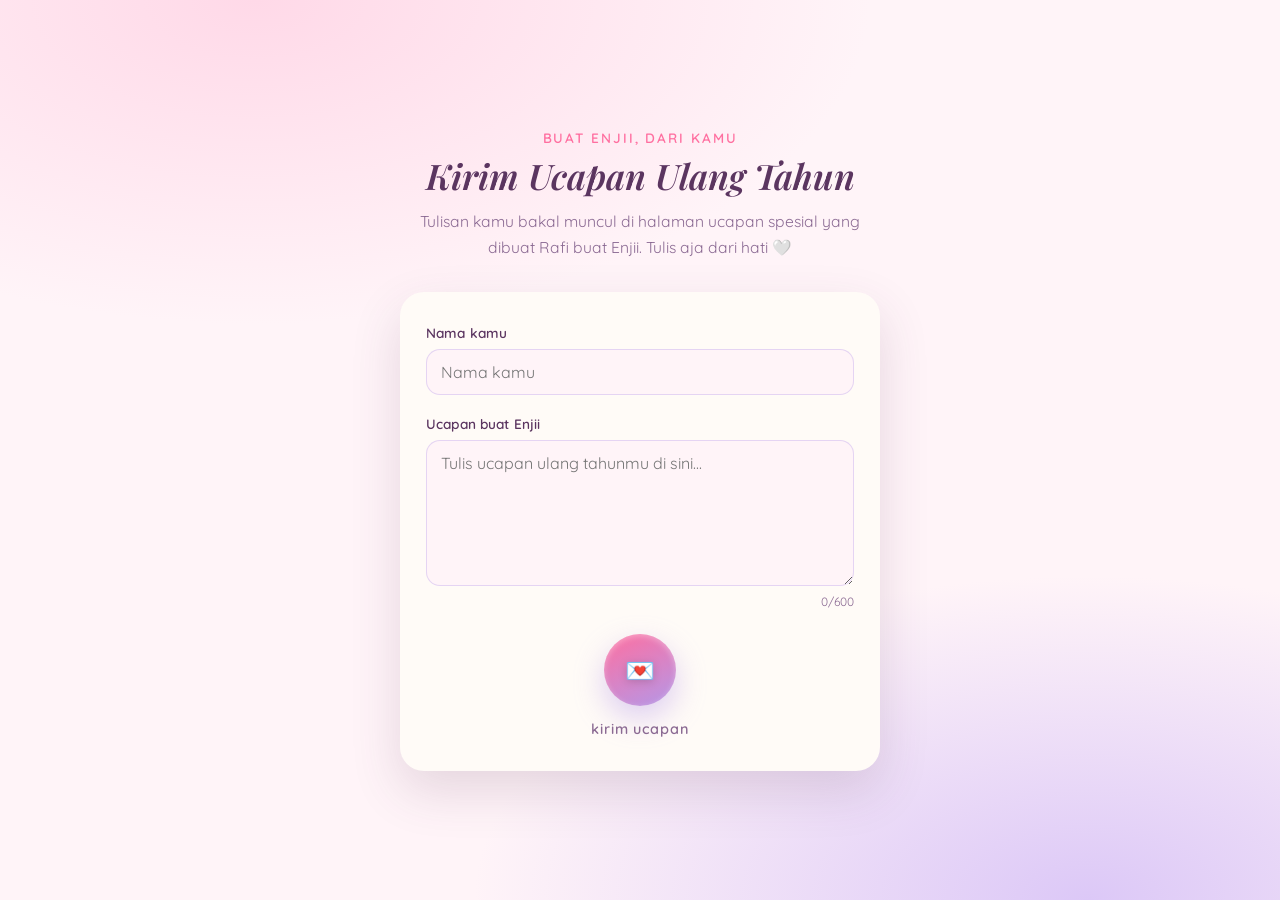
==== form.html @ 71da749b "done" ====
<!DOCTYPE html>
<html lang="id">
<head>
<meta charset="UTF-8">
<meta name="viewport" content="width=device-width, initial-scale=1.0">
<title>Kirim Ucapan untuk Enjii 🤍</title>
<meta name="description" content="Kirim ucapan ulang tahun untuk Enjii.">

<link rel="preconnect" href="https://fonts.googleapis.com">
<link rel="preconnect" href="https://fonts.gstatic.com" crossorigin>
<link href="https://fonts.googleapis.com/css2?family=Dancing+Script:wght@500;700&family=Playfair+Display:ital,wght@0,600;1,500;1,600&family=Quicksand:wght@400;500;600;700&display=swap" rel="stylesheet">

<link rel="stylesheet" href="style.css">
</head>
<body class="submit-page-body">

<!-- Ambient floating hearts, same as main site -->
<div class="floating-hearts" id="floating-hearts" aria-hidden="true"></div>

<main class="submit-main">
  <div class="scene-inner submit-inner">

    <p class="eyebrow">buat Enjii, dari kamu</p>
    <h1 class="section-title">Kirim Ucapan Ulang Tahun</h1>
    <p class="submit-sub">Tulisan kamu bakal muncul di halaman ucapan spesial yang dibuat Rafi buat Enjii. Tulis aja dari hati 🤍</p>

    <form id="submit-form" class="submit-form">
      <label class="form-field">
        <span class="form-label">Nama kamu</span>
        <input type="text" id="field-nama" name="nama" placeholder="Nama kamu" maxlength="60" required>
      </label>

      <label class="form-field">
        <span class="form-label">Ucapan buat Enjii</span>
        <textarea id="field-pesan" name="pesan" rows="6" placeholder="Tulis ucapan ulang tahunmu di sini..." maxlength="600" required></textarea>
        <span class="char-count"><span id="char-count-num">0</span>/600</span>
      </label>

      <button type="submit" id="submit-btn" class="seal-button small submit-btn">
        <span class="seal-circle">
          <span class="seal-heart">💌</span>
        </span>
        <span class="seal-label" id="submit-btn-label">kirim ucapan</span>
      </button>
    </form>

    <div id="submit-success" class="submit-state hidden">
      <p class="submit-state-title">Ucapan kamu udah terkirim 🎉</p>
      <p class="submit-state-text">Makasih udah luangin waktu buat nulis ini. Enjii bakal baca ucapanmu di hari spesialnya.</p>
      <button id="send-another" class="ghost-button">kirim ucapan lagi</button>
    </div>

    <div id="submit-error" class="submit-state hidden">
      <p class="submit-state-title">Waduh, gagal terkirim</p>
      <p class="submit-state-text">Coba periksa koneksi internetmu, lalu kirim ulang ya.</p>
      <button id="try-again" class="ghost-button">coba lagi</button>
    </div>

  </div>
</main>

<script src="kirim-ucapan.js"></script>
</body>
</html>
---- style.css ----
/* ============================================
   TOKENS
   ============================================ */
:root {
  --bg-cream:      #FFF4F8;
  --blush:         #FFD9E8;
  --lavender:      #DCC8F7;
  --lavender-deep: #B497E8;
  --plum:          #5B3560;
  --plum-soft:     #8B6A93;
  --hotpink:       #FF6FA0;
  --gold:          #F3D9A4;
  --paper:         #FFFBF7;

  --font-display: 'Dancing Script', cursive;
  --font-serif:   'Playfair Display', serif;
  --font-body:    'Quicksand', sans-serif;

  --ease: cubic-bezier(0.22, 1, 0.36, 1);
}

* { box-sizing: border-box; }

button,
.falling-heart,
.seal-button,
.seal-circle,
.music-toggle,
.ghost-button,
.hud-pill,
.game-area,
.eyebrow,
.display-title,
.section-title {
  -webkit-user-select: none;
  -moz-user-select: none;
  -ms-user-select: none;
  user-select: none;
  -webkit-touch-callout: none;
  -webkit-tap-highlight-color: transparent;
}

html, body {
  margin: 0;
  padding: 0;
  min-height: 100%;
}

body {
  font-family: var(--font-body);
  color: var(--plum);
  background:
    radial-gradient(ellipse 80% 60% at 20% 0%, var(--blush) 0%, transparent 60%),
    radial-gradient(ellipse 80% 60% at 85% 100%, var(--lavender) 0%, transparent 60%),
    var(--bg-cream);
  min-height: 100vh;
  overflow-x: hidden;
  -webkit-font-smoothing: antialiased;
}

main { position: relative; z-index: 1; }

button {
  font-family: inherit;
  cursor: pointer;
  border: none;
  background: none;
}

button:focus-visible,
a:focus-visible {
  outline: 3px solid var(--lavender-deep);
  outline-offset: 3px;
  border-radius: 8px;
}

/* ============================================
   AMBIENT FLOATING HEARTS
   ============================================ */
.floating-hearts {
  position: fixed;
  inset: 0;
  pointer-events: none;
  overflow: hidden;
  z-index: 0;
}

.amb-heart {
  position: absolute;
  bottom: -10%;
  font-size: 1.4rem;
  opacity: 0.35;
  color: var(--lavender-deep);
  animation: rise linear infinite;
  will-change: transform;
}

@keyframes rise {
  0%   { transform: translateY(0) translateX(0) rotate(0deg); opacity: 0; }
  10%  { opacity: 0.4; }
  90%  { opacity: 0.35; }
  100% { transform: translateY(-110vh) translateX(var(--drift, 20px)) rotate(20deg); opacity: 0; }
}

/* ============================================
   MUSIC TOGGLE
   ============================================ */
.music-toggle {
  position: fixed;
  top: 20px;
  right: 20px;
  z-index: 50;
  width: 44px;
  height: 44px;
  border-radius: 50%;
  background: rgba(255,255,255,0.75);
  backdrop-filter: blur(6px);
  box-shadow: 0 4px 16px rgba(91, 53, 96, 0.15);
  display: flex;
  align-items: center;
  justify-content: center;
  color: var(--hotpink);
  font-size: 1.2rem;
  transition: transform 0.3s var(--ease);
}
.music-toggle:hover { transform: scale(1.08); }
.music-toggle.is-muted { color: var(--plum-soft); opacity: 0.6; }
.music-toggle.is-playing #music-icon { animation: pulse 1.2s ease-in-out infinite; }

@keyframes pulse {
  0%, 100% { transform: scale(1); }
  50% { transform: scale(1.2); }
}

/* ============================================
   SCENES — shared
   ============================================ */
.scene {
  min-height: 100vh;
  width: 100%;
  display: none;
  align-items: center;
  justify-content: center;
  padding: 32px 20px;
  position: relative;
}
.scene.is-active {
  display: flex;
  animation: scene-in 0.9s var(--ease);
}

@keyframes scene-in {
  from { opacity: 0; transform: translateY(18px) scale(0.98); }
  to   { opacity: 1; transform: translateY(0) scale(1); }
}

.scene-inner {
  width: 100%;
  max-width: 640px;
  text-align: center;
}

.eyebrow {
  font-size: 0.85rem;
  letter-spacing: 0.14em;
  text-transform: uppercase;
  color: var(--hotpink);
  font-weight: 600;
  margin: 0 0 6px;
}

.section-title {
  font-family: var(--font-serif);
  font-style: italic;
  font-weight: 600;
  font-size: clamp(1.6rem, 5vw, 2.2rem);
  color: var(--plum);
  margin: 0 0 10px;
}

/* ============================================
   SCENE 1 — GIFT
   ============================================ */
.gift-inner { padding-top: 6vh; }

.display-title {
  font-family: var(--font-display);
  font-weight: 700;
  font-size: clamp(4rem, 16vw, 7rem);
  line-height: 1;
  margin: 0;
  color: var(--hotpink);
  text-shadow: 0 6px 24px rgba(255, 111, 160, 0.25);
}

.subtitle {
  font-size: 1.05rem;
  color: var(--plum-soft);
  margin: 10px 0 48px;
}

.seal-button {
  display: inline-flex;
  flex-direction: column;
  align-items: center;
  gap: 14px;
  transition: transform 0.35s var(--ease);
}
.seal-button:hover { transform: translateY(-4px); }
.seal-button:active { transform: translateY(0) scale(0.97); }

.seal-circle {
  width: 116px;
  height: 116px;
  border-radius: 50%;
  background: linear-gradient(155deg, var(--hotpink), var(--lavender-deep));
  display: flex;
  align-items: center;
  justify-content: center;
  box-shadow:
    0 12px 30px rgba(180, 151, 232, 0.45),
    inset 0 2px 6px rgba(255,255,255,0.35);
  animation: breathe 3.2s ease-in-out infinite;
}

@keyframes breathe {
  0%, 100% { transform: scale(1); }
  50% { transform: scale(1.05); }
}

.seal-heart { font-size: 2.4rem; filter: drop-shadow(0 2px 4px rgba(0,0,0,0.15)); }

.seal-label {
  font-size: 0.9rem;
  letter-spacing: 0.06em;
  color: var(--plum-soft);
  font-weight: 600;
}

.seal-button.small .seal-circle { width: 72px; height: 72px; }
.seal-button.small .seal-heart { font-size: 1.5rem; }

.gift-hint {
  margin-top: 40px;
  font-size: 0.85rem;
  color: var(--plum-soft);
  opacity: 0.8;
  font-style: italic;
}

/* opening animation state */
#scene-gift.is-opening .seal-circle {
  animation: crack 0.6s var(--ease) forwards;
}
@keyframes crack {
  0%   { transform: scale(1) rotate(0deg); }
  60%  { transform: scale(1.3) rotate(15deg); opacity: 1; }
  100% { transform: scale(0.2) rotate(45deg); opacity: 0; }
}

/* ============================================
   SCENE 2 — GAME
   ============================================ */
.game-inner { max-width: 520px; }

.game-instruction {
  color: var(--plum-soft);
  margin: 0 0 22px;
  font-size: 1rem;
}

.game-hud {
  display: flex;
  justify-content: center;
  gap: 12px;
  margin-bottom: 18px;
}

.hud-pill {
  background: rgba(255,255,255,0.7);
  border: 1px solid rgba(180, 151, 232, 0.3);
  border-radius: 999px;
  padding: 8px 20px;
  display: flex;
  gap: 8px;
  align-items: baseline;
  font-weight: 600;
}
.hud-label {
  font-size: 0.7rem;
  text-transform: uppercase;
  letter-spacing: 0.08em;
  color: var(--plum-soft);
}
.hud-value { color: var(--hotpink); font-size: 1.05rem; }

.game-area {
  position: relative;
  width: 100%;
  height: 58vh;
  min-height: 360px;
  max-height: 520px;
  background: linear-gradient(180deg, rgba(255,255,255,0.55), rgba(220, 200, 247, 0.35));
  border-radius: 28px;
  overflow: hidden;
  border: 1px solid rgba(180, 151, 232, 0.25);
  box-shadow: inset 0 2px 20px rgba(180, 151, 232, 0.15);
  touch-action: none;
}

.game-start-hint {
  position: absolute;
  inset: 0;
  display: flex;
  align-items: center;
  justify-content: center;
  color: var(--plum-soft);
  font-weight: 600;
  font-size: 0.95rem;
  pointer-events: none;
}

.falling-heart {
  position: absolute;
  top: -60px;
  font-size: 1.8rem;
  background: none;
  border: none;
  padding: 6px;
  line-height: 1;
  filter: drop-shadow(0 3px 6px rgba(91,53,96,0.2));
  transition: transform 0.15s ease;
}
.falling-heart:active { transform: scale(1.3); }

.plus-pop {
  position: absolute;
  font-family: var(--font-serif);
  font-weight: 700;
  font-style: italic;
  color: var(--hotpink);
  pointer-events: none;
  animation: pop-up 0.7s ease-out forwards;
  font-size: 1.1rem;
}
@keyframes pop-up {
  0%   { opacity: 1; transform: translateY(0) scale(0.8); }
  100% { opacity: 0; transform: translateY(-40px) scale(1.1); }
}

.game-result {
  margin-top: 22px;
  display: flex;
  flex-direction: column;
  align-items: center;
  gap: 14px;
}
.game-result.hidden { display: none; }
.game-result p { font-size: 1.05rem; font-weight: 600; margin: 0; }

.ghost-button {
  padding: 10px 26px;
  border-radius: 999px;
  border: 1.5px solid var(--lavender-deep);
  color: var(--plum);
  font-weight: 600;
  transition: background 0.25s var(--ease), transform 0.25s var(--ease);
}
.ghost-button:hover { background: rgba(180,151,232,0.15); transform: translateY(-2px); }
.hidden { display: none !important; }

/* ============================================
   SCENE 3 — LETTER
   ============================================ */
.letter-inner { max-width: 620px; }

.letter-card {
  background: var(--paper);
  border-radius: 22px;
  padding: clamp(28px, 6vw, 56px);
  box-shadow:
    0 24px 60px rgba(91, 53, 96, 0.18),
    0 2px 0 rgba(255,255,255,0.6) inset;
  position: relative;
  text-align: left;
  animation: unfold 1s var(--ease);
}

@keyframes unfold {
  from { opacity: 0; transform: scale(0.92) translateY(20px); }
  to   { opacity: 1; transform: scale(1) translateY(0); }
}

.letter-card::before {
  content: "";
  position: absolute;
  top: 0; left: 0; right: 0;
  height: 6px;
  border-radius: 22px 22px 0 0;
  background: linear-gradient(90deg, var(--blush), var(--lavender), var(--gold));
}

.letter-kicker {
  text-align: center;
  font-size: 0.8rem;
  letter-spacing: 0.14em;
  text-transform: uppercase;
  color: var(--hotpink);
  font-weight: 600;
  margin: 6px 0 4px;
}

.letter-heading {
  text-align: center;
  font-family: var(--font-serif);
  font-weight: 600;
  font-size: clamp(1.8rem, 6vw, 2.6rem);
  color: var(--plum);
  margin: 0 0 28px;
}

.letter-body p {
  font-size: 1.02rem;
  line-height: 1.85;
  color: var(--plum);
  margin: 0 0 18px;
}
.letter-body strong { color: var(--hotpink); }

.letter-signature {
  text-align: right;
  margin-top: 30px;
  font-size: 1.1rem;
  color: var(--plum-soft);
}
.sig-name {
  font-family: var(--font-display);
  font-size: 1.8rem;
  color: var(--hotpink);
  font-weight: 700;
}

/* ============================================
   BLOCKED SCREEN (mobile not allowed)
   ============================================ */
.blocked-scene { display: none; }
.blocked-scene.is-active { display: flex; }

.blocked-inner {
  max-width: 440px;
  padding: 40px 28px;
  background: rgba(255,255,255,0.6);
  border-radius: 28px;
  border: 1px solid rgba(180, 151, 232, 0.3);
  box-shadow: 0 20px 50px rgba(91, 53, 96, 0.15);
}

.blocked-icon {
  display: block;
  font-size: 2.4rem;
  margin-bottom: 14px;
}

.blocked-text {
  color: var(--plum-soft);
  font-size: 1rem;
  line-height: 1.7;
  margin: 0 0 12px;
}
.blocked-text strong { color: var(--hotpink); }

.letter-next-btn {
  display: block;
  margin: 28px auto 0;
}

/* ============================================
   SCENE 4 — MESSAGES CAROUSEL
   ============================================ */
.messages-inner { max-width: 620px; }

.messages-sub {
  color: var(--plum-soft);
  margin: 0 0 30px;
  font-size: 0.95rem;
}

.messages-carousel {
  display: flex;
  align-items: center;
  justify-content: center;
  gap: 14px;
}
.messages-carousel.hidden { display: none; }

.carousel-arrow {
  flex: 0 0 auto;
  width: 44px;
  height: 44px;
  border-radius: 50%;
  background: rgba(255,255,255,0.75);
  color: var(--hotpink);
  font-size: 1.6rem;
  line-height: 1;
  display: flex;
  align-items: center;
  justify-content: center;
  box-shadow: 0 6px 18px rgba(91, 53, 96, 0.15);
  transition: transform 0.25s var(--ease), background 0.25s var(--ease);
}
.carousel-arrow:hover { transform: scale(1.08); background: #fff; }

.message-card {
  flex: 1 1 auto;
  min-height: 220px;
  max-width: 440px;
  background: var(--paper);
  border-radius: 22px;
  padding: 32px 28px;
  box-shadow: 0 18px 46px rgba(91, 53, 96, 0.16);
  display: flex;
  flex-direction: column;
  justify-content: center;
  gap: 18px;
  animation: card-in 0.5s var(--ease);
}

@keyframes card-in {
  from { opacity: 0; transform: translateY(10px) scale(0.98); }
  to   { opacity: 1; transform: translateY(0) scale(1); }
}

.message-text {
  font-size: 1.05rem;
  line-height: 1.75;
  color: var(--plum);
  margin: 0;
  white-space: pre-wrap;
}

.message-author {
  margin: 0;
  text-align: right;
  font-family: var(--font-display);
  font-size: 1.4rem;
  color: var(--hotpink);
  font-weight: 700;
}

.carousel-dots {
  display: flex;
  justify-content: center;
  gap: 8px;
  margin-top: 22px;
  flex-wrap: wrap;
  max-width: 400px;
  margin-left: auto;
  margin-right: auto;
}

.carousel-dot {
  width: 8px;
  height: 8px;
  border-radius: 50%;
  background: rgba(180, 151, 232, 0.35);
  transition: background 0.25s var(--ease), transform 0.25s var(--ease);
}
.carousel-dot.is-active {
  background: var(--hotpink);
  transform: scale(1.3);
}

.messages-empty {
  color: var(--plum-soft);
  font-size: 0.95rem;
  padding: 30px 20px;
}
.messages-empty.hidden { display: none; }

.messages-refresh {
  display: block;
  margin: 30px auto 0;
  font-size: 0.85rem;
}

/* ============================================
   SUBMIT PAGE (kirim-ucapan.html)
   ============================================ */
.submit-page-body { min-height: 100vh; }

.submit-main {
  min-height: 100vh;
  display: flex;
  align-items: center;
  justify-content: center;
  padding: 40px 20px;
  position: relative;
  z-index: 1;
}

.submit-inner {
  max-width: 480px;
  width: 100%;
  text-align: center;
}

.submit-sub {
  color: var(--plum-soft);
  font-size: 0.98rem;
  line-height: 1.6;
  margin: 4px 0 32px;
}

.submit-form {
  background: var(--paper);
  border-radius: 24px;
  padding: 32px 26px;
  box-shadow: 0 20px 50px rgba(91, 53, 96, 0.16);
  display: flex;
  flex-direction: column;
  gap: 20px;
  text-align: left;
}

.form-field {
  display: flex;
  flex-direction: column;
  gap: 8px;
  position: relative;
}

.form-label {
  font-size: 0.85rem;
  font-weight: 600;
  color: var(--plum);
  letter-spacing: 0.01em;
}

.form-field input,
.form-field textarea {
  font-family: var(--font-body);
  font-size: 1rem;
  color: var(--plum);
  background: var(--bg-cream);
  border: 1.5px solid rgba(180, 151, 232, 0.35);
  border-radius: 14px;
  padding: 12px 14px;
  resize: vertical;
  transition: border-color 0.25s var(--ease), box-shadow 0.25s var(--ease);
}

.form-field input:focus,
.form-field textarea:focus {
  outline: none;
  border-color: var(--hotpink);
  box-shadow: 0 0 0 4px rgba(255, 111, 160, 0.15);
}

.char-count {
  align-self: flex-end;
  font-size: 0.75rem;
  color: var(--plum-soft);
}

.submit-btn { align-self: center; margin-top: 4px; }
.submit-btn:disabled { opacity: 0.55; pointer-events: none; }

.submit-state {
  margin-top: 26px;
  display: flex;
  flex-direction: column;
  align-items: center;
  gap: 10px;
}
.submit-state.hidden { display: none; }

.submit-state-title {
  font-family: var(--font-serif);
  font-style: italic;
  font-weight: 600;
  font-size: 1.3rem;
  color: var(--plum);
  margin: 0;
}
.submit-state-text {
  color: var(--plum-soft);
  font-size: 0.95rem;
  line-height: 1.6;
  margin: 0;
  max-width: 380px;
}

/* ============================================
   RESPONSIVE
   ============================================ */
@media (max-width: 480px) {
  .game-hud { flex-wrap: wrap; }
  .letter-card { padding: 24px; }
  .seal-circle { width: 100px; height: 100px; }
}

/* ============================================
   REDUCED MOTION
   ============================================ */
@media (prefers-reduced-motion: reduce) {
  * { animation-duration: 0.01ms !important; animation-iteration-count: 1 !important; transition-duration: 0.01ms !important; }
}
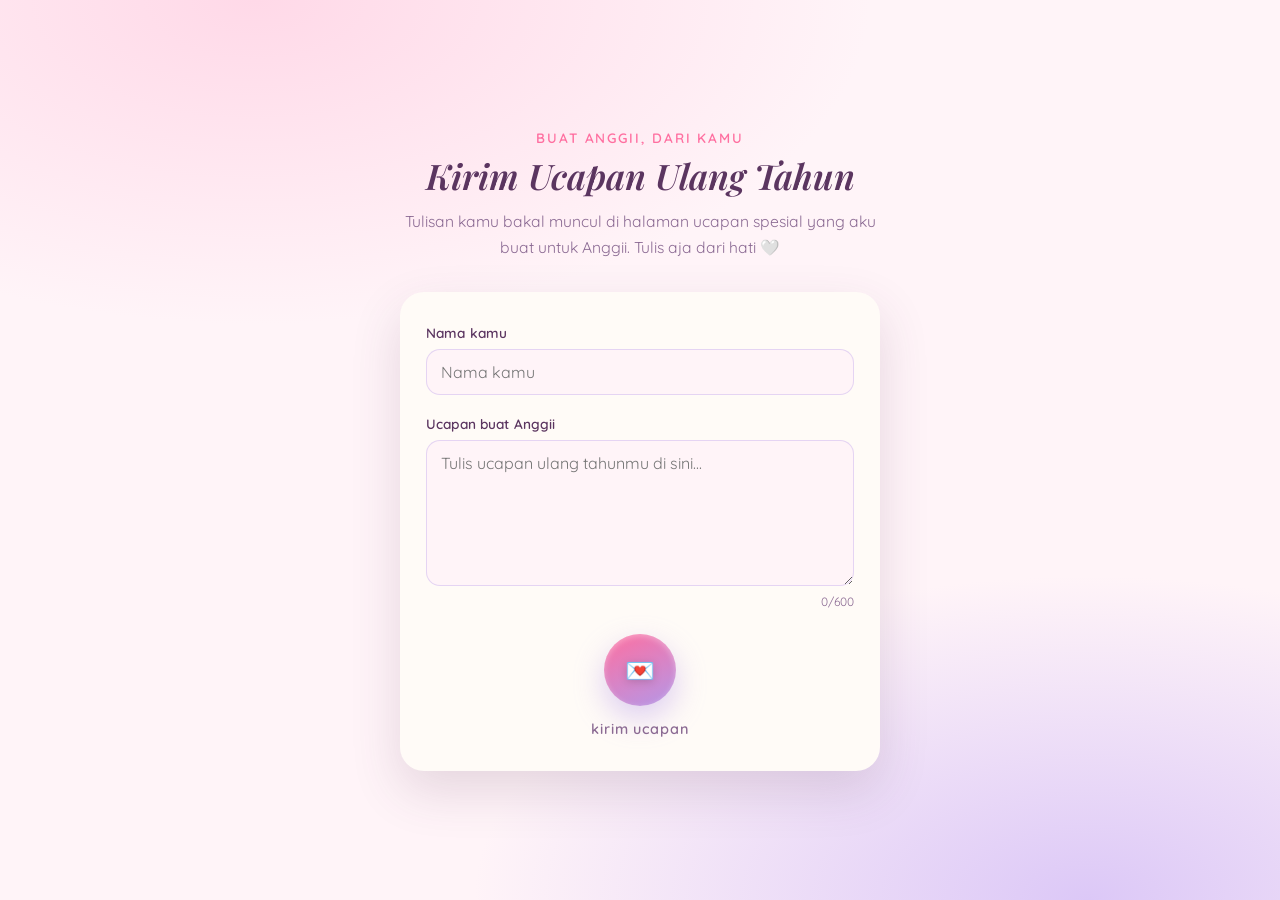
==== commit d30e01fa: "done" ====
--- a/form.html
+++ b/form.html
@@ -3,7 +3,7 @@
 <head>
 <meta charset="UTF-8">
 <meta name="viewport" content="width=device-width, initial-scale=1.0">
-<title>Kirim Ucapan untuk Enjii 🤍</title>
+<title>Kirim Ucapan untuk Anggii 🤍</title>
 <meta name="description" content="Kirim ucapan ulang tahun untuk Enjii.">
 
 <link rel="preconnect" href="https://fonts.googleapis.com">
@@ -20,9 +20,9 @@
 <main class="submit-main">
   <div class="scene-inner submit-inner">
 
-    <p class="eyebrow">buat Enjii, dari kamu</p>
+    <p class="eyebrow">buat Anggii, dari kamu</p>
     <h1 class="section-title">Kirim Ucapan Ulang Tahun</h1>
-    <p class="submit-sub">Tulisan kamu bakal muncul di halaman ucapan spesial yang dibuat Rafi buat Enjii. Tulis aja dari hati 🤍</p>
+    <p class="submit-sub">Tulisan kamu bakal muncul di halaman ucapan spesial yang aku buat untuk Anggii. Tulis aja dari hati 🤍</p>
 
     <form id="submit-form" class="submit-form">
       <label class="form-field">
@@ -31,7 +31,7 @@
       </label>
 
       <label class="form-field">
-        <span class="form-label">Ucapan buat Enjii</span>
+        <span class="form-label">Ucapan buat Anggii</span>
         <textarea id="field-pesan" name="pesan" rows="6" placeholder="Tulis ucapan ulang tahunmu di sini..." maxlength="600" required></textarea>
         <span class="char-count"><span id="char-count-num">0</span>/600</span>
       </label>
@@ -46,7 +46,7 @@
 
     <div id="submit-success" class="submit-state hidden">
       <p class="submit-state-title">Ucapan kamu udah terkirim 🎉</p>
-      <p class="submit-state-text">Makasih udah luangin waktu buat nulis ini. Enjii bakal baca ucapanmu di hari spesialnya.</p>
+      <p class="submit-state-text">Makasih udah luangin waktu buat nulis ini. Anggii bakal baca ucapanmu di hari spesialnya.</p>
       <button id="send-another" class="ghost-button">kirim ucapan lagi</button>
     </div>
 
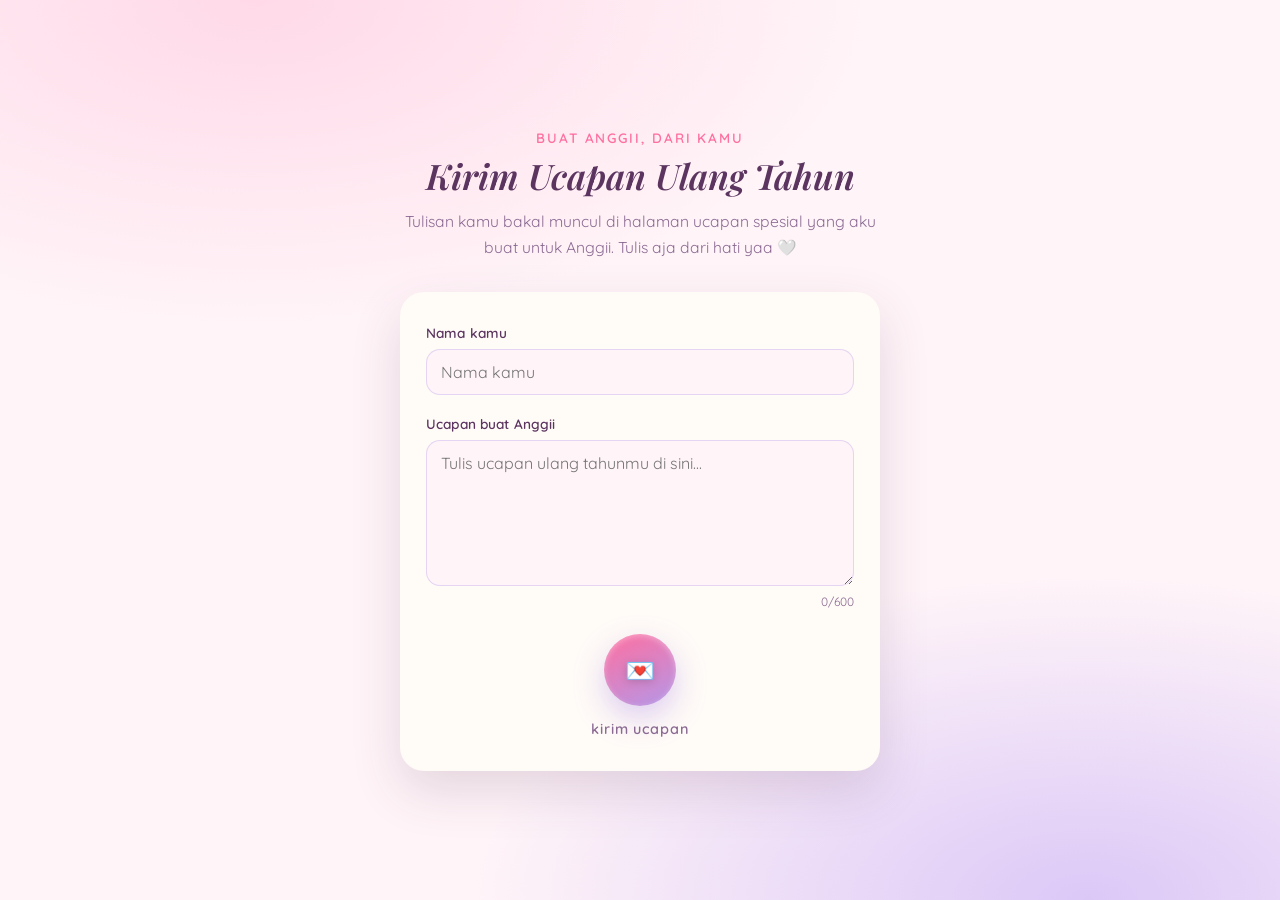
==== commit a2104a24: "update" ====
--- a/form.html
+++ b/form.html
@@ -3,8 +3,8 @@
 <head>
 <meta charset="UTF-8">
 <meta name="viewport" content="width=device-width, initial-scale=1.0">
-<title>Kirim Ucapan untuk Anggii 🤍</title>
-<meta name="description" content="Kirim ucapan ulang tahun untuk Enjii.">
+<title>Kirim Ucapan untuk Enjii 🤍</title>
+<meta name="description" content="Kirim ucapan ulang tahun untuk Anggii.">
 
 <link rel="preconnect" href="https://fonts.googleapis.com">
 <link rel="preconnect" href="https://fonts.gstatic.com" crossorigin>
@@ -22,9 +22,9 @@
 
     <p class="eyebrow">buat Anggii, dari kamu</p>
     <h1 class="section-title">Kirim Ucapan Ulang Tahun</h1>
-    <p class="submit-sub">Tulisan kamu bakal muncul di halaman ucapan spesial yang aku buat untuk Anggii. Tulis aja dari hati 🤍</p>
+    <p class="submit-sub">Tulisan kamu bakal muncul di halaman ucapan spesial yang aku buat untuk Anggii. Tulis aja dari hati yaa 🤍</p>
 
-    <form id="submit-form" class="submit-form">
+    <form id="submit-form" class="submit-form is-fading-out">
       <label class="form-field">
         <span class="form-label">Nama kamu</span>
         <input type="text" id="field-nama" name="nama" placeholder="Nama kamu" maxlength="60" required>
@@ -52,13 +52,13 @@
 
     <div id="submit-error" class="submit-state hidden">
       <p class="submit-state-title">Waduh, gagal terkirim</p>
-      <p class="submit-state-text">Coba periksa koneksi internetmu, lalu kirim ulang ya.</p>
+      <p class="submit-state-text">Coba periksa koneksi internetmu, lalu kirim ulang yaa.</p>
       <button id="try-again" class="ghost-button">coba lagi</button>
     </div>
 
   </div>
 </main>
 
-<script src="kirim-ucapan.js"></script>
+<script src="form.js"></script>
 </body>
 </html>
--- a/style.css
+++ b/style.css
@@ -240,6 +240,14 @@
 .seal-button.small .seal-circle { width: 72px; height: 72px; }
 .seal-button.small .seal-heart { font-size: 1.5rem; }
 
+#game-continue .seal-circle {
+  border: 4px solid var(--gold);
+  box-shadow:
+    0 12px 30px rgba(180, 151, 232, 0.45),
+    0 0 0 3px rgba(243, 217, 164, 0.35),
+    inset 0 2px 6px rgba(255,255,255,0.35);
+}
+
 .gift-hint {
   margin-top: 40px;
   font-size: 0.85rem;
@@ -318,6 +326,11 @@
   font-weight: 600;
   font-size: 0.95rem;
   pointer-events: none;
+  opacity: 1;
+  transition: opacity 0.6s var(--ease);
+}
+.game-start-hint.is-fading {
+  opacity: 0;
 }
 
 .falling-heart {
@@ -329,9 +342,14 @@
   padding: 6px;
   line-height: 1;
   filter: drop-shadow(0 3px 6px rgba(91,53,96,0.2));
-  transition: transform 0.15s ease;
+  opacity: 1;
+  transition: transform 0.15s ease, opacity 0.5s ease;
 }
 .falling-heart:active { transform: scale(1.3); }
+.falling-heart.is-fading-out {
+  opacity: 0;
+  transform: scale(0.6);
+}
 
 .plus-pop {
   position: absolute;
@@ -602,6 +620,7 @@
   max-width: 480px;
   width: 100%;
   text-align: center;
+  animation: scene-in 0.9s var(--ease);
 }
 
 .submit-sub {
@@ -620,6 +639,9 @@
   flex-direction: column;
   gap: 20px;
   text-align: left;
+  opacity: 1;
+  transform: scale(1) translateY(0);
+  transition: opacity 0.35s var(--ease), transform 0.35s var(--ease);
 }
 
 .form-field {
@@ -665,12 +687,20 @@
 .submit-btn { align-self: center; margin-top: 4px; }
 .submit-btn:disabled { opacity: 0.55; pointer-events: none; }
 
+.is-fading-out {
+  opacity: 0;
+  transform: scale(0.96) translateY(10px);
+}
+
 .submit-state {
   margin-top: 26px;
   display: flex;
   flex-direction: column;
   align-items: center;
   gap: 10px;
+  opacity: 1;
+  transform: scale(1) translateY(0);
+  transition: opacity 0.35s var(--ease), transform 0.35s var(--ease);
 }
 .submit-state.hidden { display: none; }
 
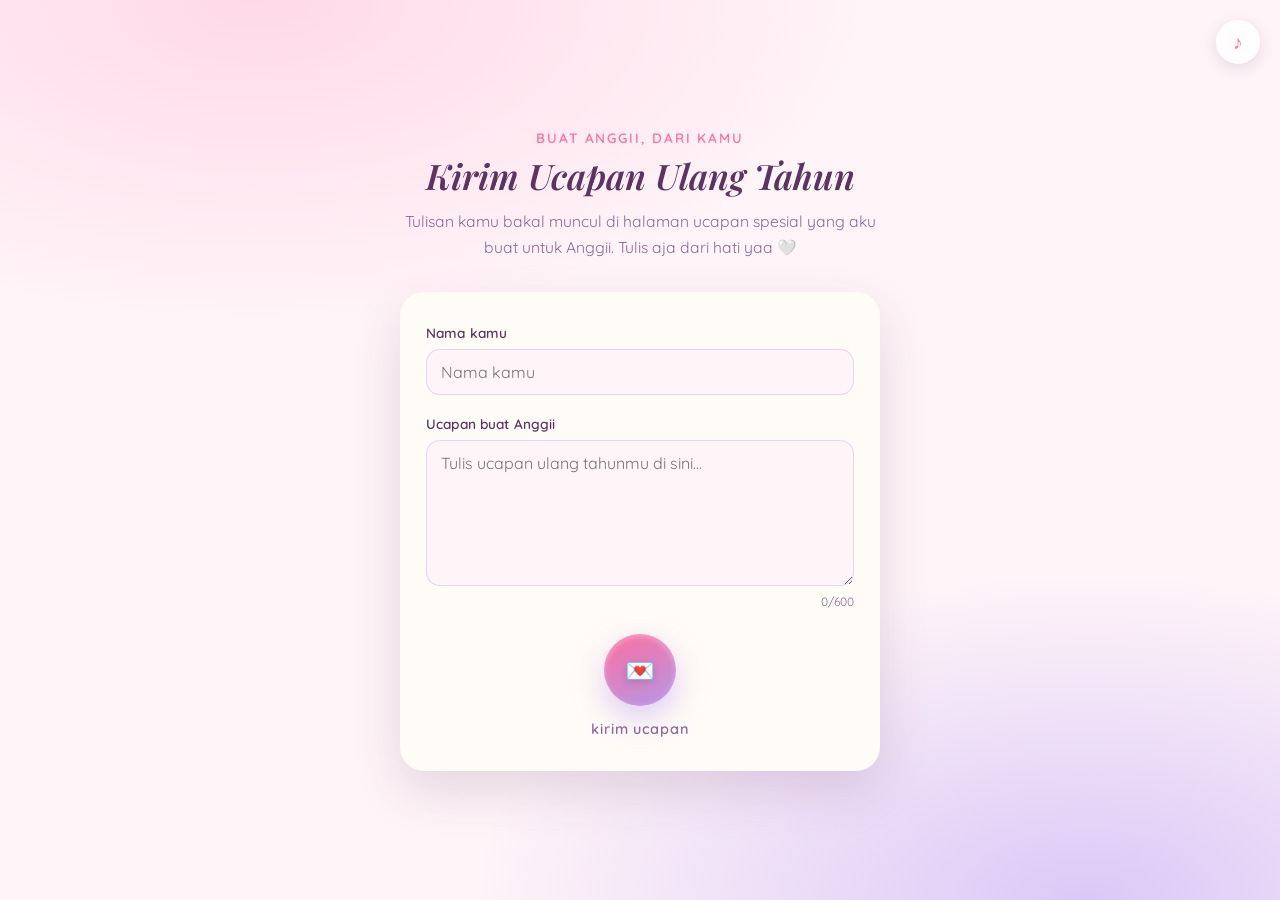
==== commit a66f710f: "update" ====
--- a/form.html
+++ b/form.html
@@ -3,7 +3,7 @@
 <head>
 <meta charset="UTF-8">
 <meta name="viewport" content="width=device-width, initial-scale=1.0">
-<title>Kirim Ucapan untuk Enjii 🤍</title>
+<title>Kirim Ucapan untuk Anggii 🤍</title>
 <meta name="description" content="Kirim ucapan ulang tahun untuk Anggii.">
 
 <link rel="preconnect" href="https://fonts.googleapis.com">
@@ -16,7 +16,10 @@
 
 <!-- Ambient floating hearts, same as main site -->
 <div class="floating-hearts" id="floating-hearts" aria-hidden="true"></div>
-
+<button id="music-toggle" class="music-toggle" aria-label="Aktifkan atau matikan musik" title="Musik">
+<span id="music-icon">♪</span>
+</button>
+<audio id="bgm" src="music.mp3" loop preload="none"></audio>
 <main class="submit-main">
   <div class="scene-inner submit-inner">
 
@@ -46,13 +49,13 @@
 
     <div id="submit-success" class="submit-state hidden">
       <p class="submit-state-title">Ucapan kamu udah terkirim 🎉</p>
-      <p class="submit-state-text">Makasih udah luangin waktu buat nulis ini. Anggii bakal baca ucapanmu di hari spesialnya.</p>
+      <p class="submit-state-text">Makasih yaa udah luangin waktu buat nulis ini. Anggii bakal baca ucapan kamu di hari spesialnya.</p>
       <button id="send-another" class="ghost-button">kirim ucapan lagi</button>
     </div>
 
     <div id="submit-error" class="submit-state hidden">
       <p class="submit-state-title">Waduh, gagal terkirim</p>
-      <p class="submit-state-text">Coba periksa koneksi internetmu, lalu kirim ulang yaa.</p>
+      <p class="submit-state-text">Coba periksa koneksi internetmu, lalu kirim ulang ya.</p>
       <button id="try-again" class="ghost-button">coba lagi</button>
     </div>
 
--- a/style.css
+++ b/style.css
@@ -497,6 +497,11 @@
    ============================================ */
 .messages-inner { max-width: 620px; }
 
+.messages-inner {
+  max-width: 620px;
+  transition: max-width 0.3s var(--ease);
+}
+
 .messages-sub {
   color: var(--plum-soft);
   margin: 0 0 30px;
@@ -509,6 +514,39 @@
   justify-content: center;
   gap: 14px;
 }
+
+.view-toggle {
+  display: block;
+  margin: 0 auto 26px;
+  font-size: 0.85rem;
+}
+.view-toggle.hidden { display: none; }
+
+.messages-grid {
+  display: grid;
+  grid-template-columns: repeat(auto-fit, minmax(220px, 1fr));
+  gap: 16px;
+  text-align: left;
+  animation: card-in 0.4s var(--ease);
+}
+.messages-grid.hidden { display: none; }
+
+.messages-grid .message-card {
+  min-height: auto;
+  max-width: none;
+  padding: 22px 20px;
+  gap: 12px;
+  animation: none;
+}
+.messages-grid .message-text {
+  font-size: 0.95rem;
+  line-height: 1.65;
+}
+.messages-grid .message-author {
+  font-size: 1.15rem;
+}
+
+.messages-inner.is-grid-view { max-width: 920px; }
 .messages-carousel.hidden { display: none; }
 
 .carousel-arrow {
